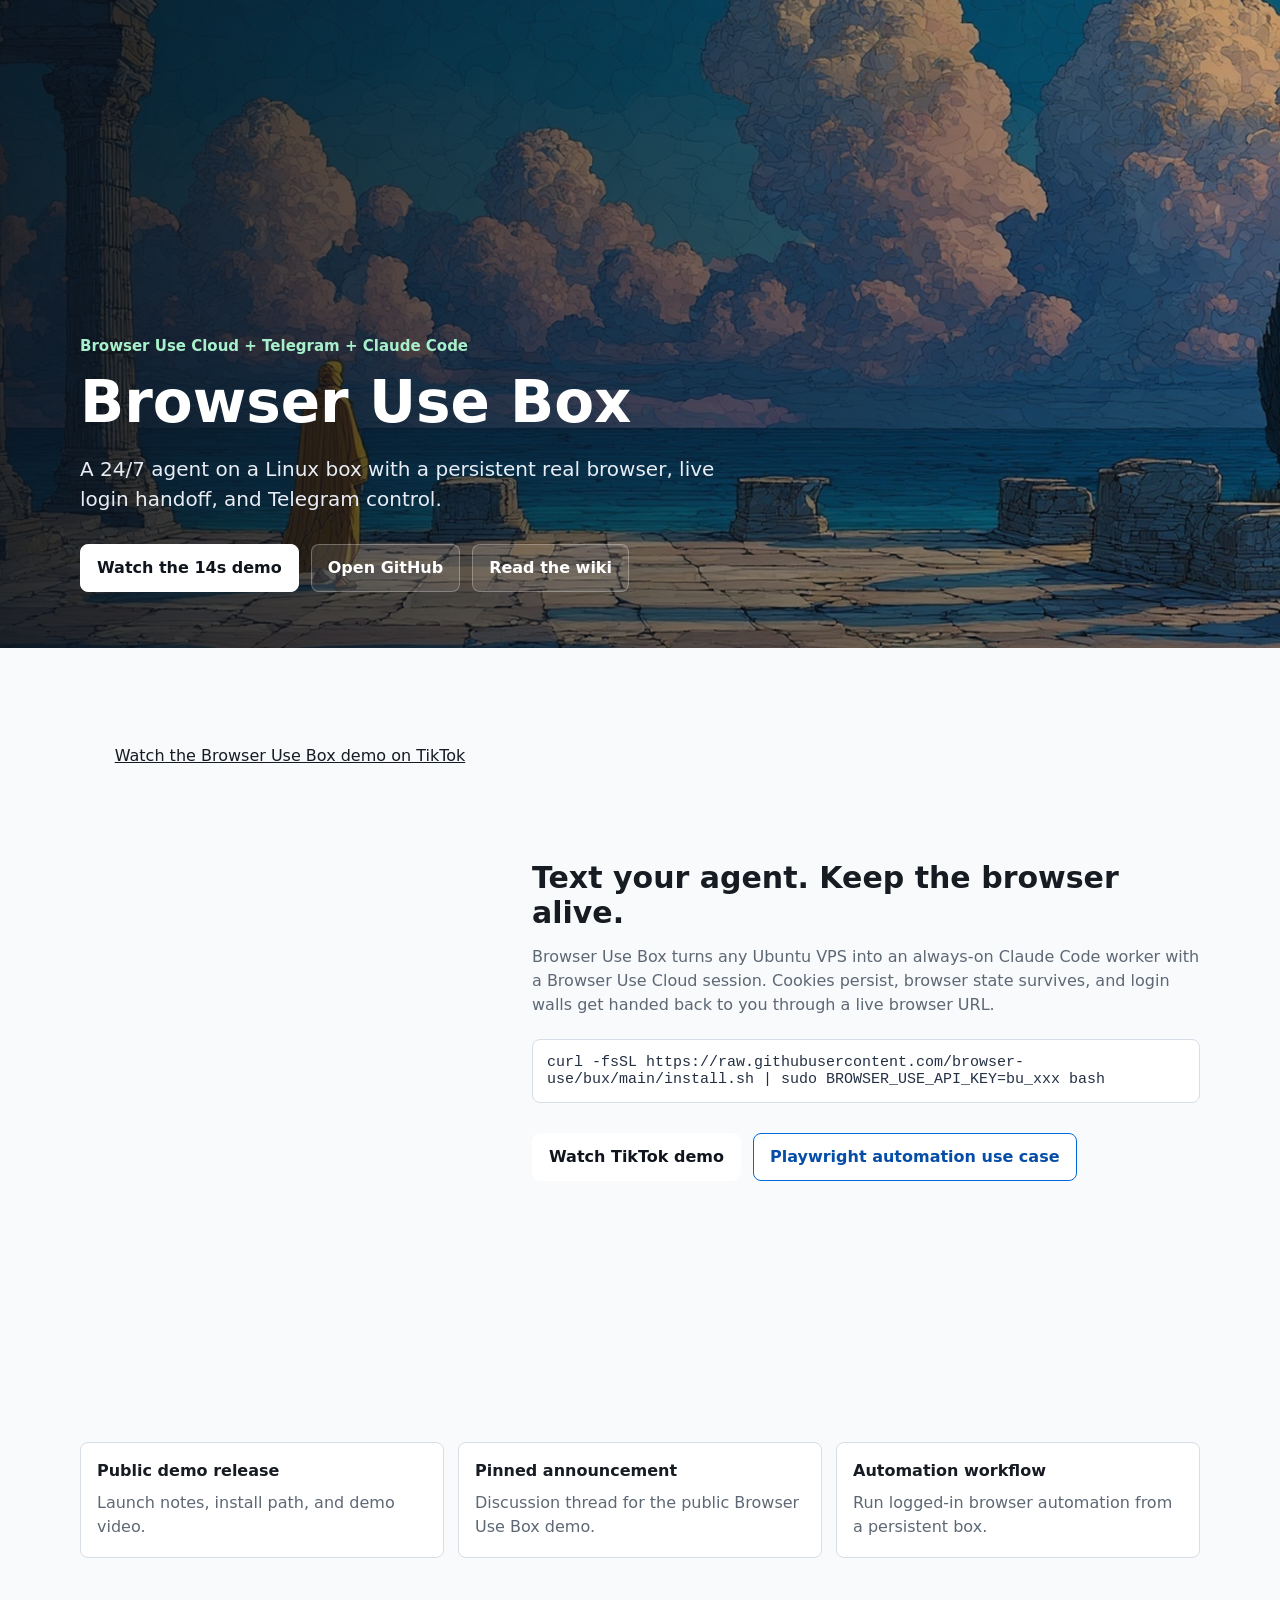
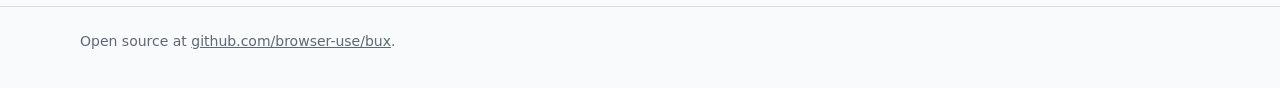
==== docs/index.html @ c578e07b "Embed TikTok demo on launch page" ====
<!doctype html>
<html lang="en">
  <head>
    <meta charset="utf-8">
    <meta name="viewport" content="width=device-width, initial-scale=1">
    <title>Browser Use Box</title>
    <meta
      name="description"
      content="Browser Use Box is a 24/7 Claude Code agent with Browser Use Cloud, Telegram control, and a persistent real browser."
    >
    <link rel="canonical" href="https://browser-use.github.io/bux/">
    <meta property="og:title" content="Browser Use Box">
    <meta
      property="og:description"
      content="A 24/7 Claude Code agent with Browser Use Cloud, Telegram control, and a persistent real browser."
    >
    <meta property="og:url" content="https://browser-use.github.io/bux/">
    <meta property="og:image" content="https://raw.githubusercontent.com/browser-use/bux/main/docs/tiktok-demo-thumbnail.jpg">
    <meta property="og:type" content="website">
    <meta name="twitter:card" content="summary_large_image">
    <meta name="twitter:title" content="Browser Use Box">
    <meta
      name="twitter:description"
      content="A 24/7 Claude Code agent with Browser Use Cloud, Telegram control, and a persistent real browser."
    >
    <meta name="twitter:image" content="https://raw.githubusercontent.com/browser-use/bux/main/docs/tiktok-demo-thumbnail.jpg">
    <script type="application/ld+json">
      [
        {
          "@context": "https://schema.org",
          "@type": "SoftwareApplication",
          "name": "Browser Use Box",
          "applicationCategory": "DeveloperApplication",
          "operatingSystem": "Linux",
          "description": "A 24/7 Claude Code agent with Browser Use Cloud, Telegram control, and a persistent real browser.",
          "url": "https://browser-use.github.io/bux/",
          "codeRepository": "https://github.com/browser-use/bux",
          "image": "https://raw.githubusercontent.com/browser-use/bux/main/docs/tiktok-demo-thumbnail.jpg",
          "sameAs": [
            "https://www.tiktok.com/@browser_use/video/7639824093721758989",
            "https://github.com/browser-use/bux"
          ]
        },
        {
          "@context": "https://schema.org",
          "@type": "VideoObject",
          "name": "Browser Use Box 14-second demo",
          "description": "A short demo of Browser Use Box running an always-on Browser Use Cloud agent from Telegram.",
          "thumbnailUrl": "https://raw.githubusercontent.com/browser-use/bux/main/docs/tiktok-demo-thumbnail.jpg",
          "uploadDate": "2026-05-14",
          "embedUrl": "https://www.tiktok.com/@browser_use/video/7639824093721758989",
          "contentUrl": "https://www.tiktok.com/@browser_use/video/7639824093721758989"
        }
      ]
    </script>
    <style>
      :root {
        color-scheme: light;
        --ink: #171b22;
        --muted: #5e6875;
        --line: #d8dee7;
        --paper: #f8fafc;
        --panel: #ffffff;
        --accent: #006adc;
        --accent-strong: #054da7;
        --green: #16845b;
      }

      * {
        box-sizing: border-box;
      }

      body {
        margin: 0;
        color: var(--ink);
        background: var(--paper);
        font-family: Inter, ui-sans-serif, system-ui, -apple-system, BlinkMacSystemFont, "Segoe UI", sans-serif;
        line-height: 1.5;
      }

      a {
        color: inherit;
      }

      .hero {
        min-height: 72vh;
        display: flex;
        align-items: end;
        background:
          linear-gradient(90deg, rgba(10, 18, 28, .86), rgba(10, 18, 28, .46) 58%, rgba(10, 18, 28, .22)),
          url("hero.jpg") center / cover no-repeat;
        color: white;
      }

      .hero-inner,
      .section-inner {
        width: min(1120px, calc(100% - 40px));
        margin: 0 auto;
      }

      .hero-inner {
        padding: 72px 0 56px;
      }

      .eyebrow {
        margin: 0 0 14px;
        color: #a7f0cb;
        font-size: 15px;
        font-weight: 700;
      }

      h1 {
        max-width: 780px;
        margin: 0;
        font-size: 58px;
        line-height: 1.04;
        letter-spacing: 0;
      }

      .hero-copy {
        max-width: 660px;
        margin: 22px 0 0;
        color: #e8edf5;
        font-size: 20px;
      }

      .actions {
        display: flex;
        flex-wrap: wrap;
        gap: 12px;
        margin-top: 30px;
      }

      .button {
        min-height: 44px;
        display: inline-flex;
        align-items: center;
        justify-content: center;
        border: 1px solid rgba(255, 255, 255, .28);
        border-radius: 8px;
        padding: 11px 16px;
        text-decoration: none;
        font-weight: 700;
        background: rgba(255, 255, 255, .1);
      }

      .button.primary {
        border-color: white;
        background: white;
        color: #10151d;
      }

      main {
        background: var(--paper);
      }

      section {
        padding: 48px 0;
      }

      .demo {
        display: grid;
        grid-template-columns: minmax(260px, 420px) 1fr;
        gap: 32px;
        align-items: center;
      }

      .demo img {
        width: 100%;
        border: 1px solid var(--line);
        border-radius: 8px;
        display: block;
        background: var(--panel);
      }

      .tiktok-player {
        width: 100%;
        min-height: 650px;
        display: flex;
        justify-content: center;
        align-items: start;
      }

      .tiktok-embed {
        margin: 0 !important;
      }

      .tiktok-fallback {
        display: block;
      }

      h2 {
        margin: 0 0 14px;
        font-size: 30px;
        line-height: 1.16;
        letter-spacing: 0;
      }

      p {
        margin: 0 0 18px;
        color: var(--muted);
      }

      .command {
        margin: 22px 0;
        overflow-x: auto;
        border: 1px solid var(--line);
        border-radius: 8px;
        background: var(--panel);
        padding: 14px;
        color: #233044;
        font: 15px ui-monospace, SFMono-Regular, Menlo, Consolas, monospace;
      }

      .link-grid {
        display: grid;
        grid-template-columns: repeat(3, minmax(0, 1fr));
        gap: 14px;
      }

      .link-tile {
        min-height: 116px;
        border: 1px solid var(--line);
        border-radius: 8px;
        background: var(--panel);
        padding: 16px;
        text-decoration: none;
      }

      .link-tile strong {
        display: block;
        margin-bottom: 8px;
      }

      .link-tile span {
        color: var(--muted);
      }

      footer {
        border-top: 1px solid var(--line);
        padding: 24px 0 36px;
        color: var(--muted);
        font-size: 14px;
      }

      @media (max-width: 760px) {
        .hero {
          min-height: 68vh;
          background:
            linear-gradient(180deg, rgba(10, 18, 28, .44), rgba(10, 18, 28, .9)),
            url("hero.jpg") center / cover no-repeat;
        }

        .hero-inner,
        .section-inner {
          width: min(100% - 28px, 1120px);
        }

        h1 {
          font-size: 40px;
        }

        .hero-copy {
          font-size: 18px;
        }

        .demo,
        .link-grid {
          grid-template-columns: 1fr;
        }
      }
    </style>
  </head>
  <body>
    <header class="hero">
      <div class="hero-inner">
        <p class="eyebrow">Browser Use Cloud + Telegram + Claude Code</p>
        <h1>Browser Use Box</h1>
        <p class="hero-copy">
          A 24/7 agent on a Linux box with a persistent real browser, live login handoff, and Telegram control.
        </p>
        <div class="actions" aria-label="Primary links">
          <a class="button primary" href="https://www.tiktok.com/@browser_use/video/7639824093721758989">Watch the 14s demo</a>
          <a class="button" href="https://github.com/browser-use/bux">Open GitHub</a>
          <a class="button" href="https://github.com/browser-use/bux/wiki">Read the wiki</a>
        </div>
      </div>
    </header>

    <main>
      <section>
        <div class="section-inner demo">
          <div class="tiktok-player">
            <blockquote
              class="tiktok-embed"
              cite="https://www.tiktok.com/@browser_use/video/7639824093721758989"
              data-video-id="7639824093721758989"
              data-embed-from="oembed"
              style="max-width: 420px; min-width: 325px;"
            >
              <section>
                <a target="_blank" rel="noopener" href="https://www.tiktok.com/@browser_use/video/7639824093721758989">
                  Watch the Browser Use Box demo on TikTok
                </a>
              </section>
            </blockquote>
            <noscript>
              <a
                class="tiktok-fallback"
                href="https://www.tiktok.com/@browser_use/video/7639824093721758989"
                aria-label="Watch Browser Use Box on TikTok"
              >
                <img src="tiktok-demo-thumbnail.jpg" alt="Browser Use Box TikTok demo thumbnail">
              </a>
            </noscript>
          </div>
          <div>
            <h2>Text your agent. Keep the browser alive.</h2>
            <p>
              Browser Use Box turns any Ubuntu VPS into an always-on Claude Code worker with a Browser Use Cloud session. Cookies persist, browser state survives, and login walls get handed back to you through a live browser URL.
            </p>
            <div class="command">curl -fsSL https://raw.githubusercontent.com/browser-use/bux/main/install.sh | sudo BROWSER_USE_API_KEY=bu_xxx bash</div>
            <div class="actions">
              <a class="button primary" href="https://www.tiktok.com/@browser_use/video/7639824093721758989">Watch TikTok demo</a>
              <a class="button" style="border-color: var(--accent); color: var(--accent-strong); background: white;" href="https://github.com/browser-use/bux/blob/main/docs/playwright-automation.md">Playwright automation use case</a>
            </div>
          </div>
        </div>
      </section>

      <section>
        <div class="section-inner link-grid">
          <a class="link-tile" href="https://github.com/browser-use/bux/releases/tag/box-demo-2026-05-14">
            <strong>Public demo release</strong>
            <span>Launch notes, install path, and demo video.</span>
          </a>
          <a class="link-tile" href="https://github.com/browser-use/bux/discussions/181">
            <strong>Pinned announcement</strong>
            <span>Discussion thread for the public Browser Use Box demo.</span>
          </a>
          <a class="link-tile" href="https://github.com/browser-use/bux/wiki/Playwright-automation">
            <strong>Automation workflow</strong>
            <span>Run logged-in browser automation from a persistent box.</span>
          </a>
        </div>
      </section>
    </main>

    <footer>
      <div class="section-inner">
        Open source at <a href="https://github.com/browser-use/bux">github.com/browser-use/bux</a>.
      </div>
    </footer>
    <script async src="https://www.tiktok.com/embed.js"></script>
  </body>
</html>
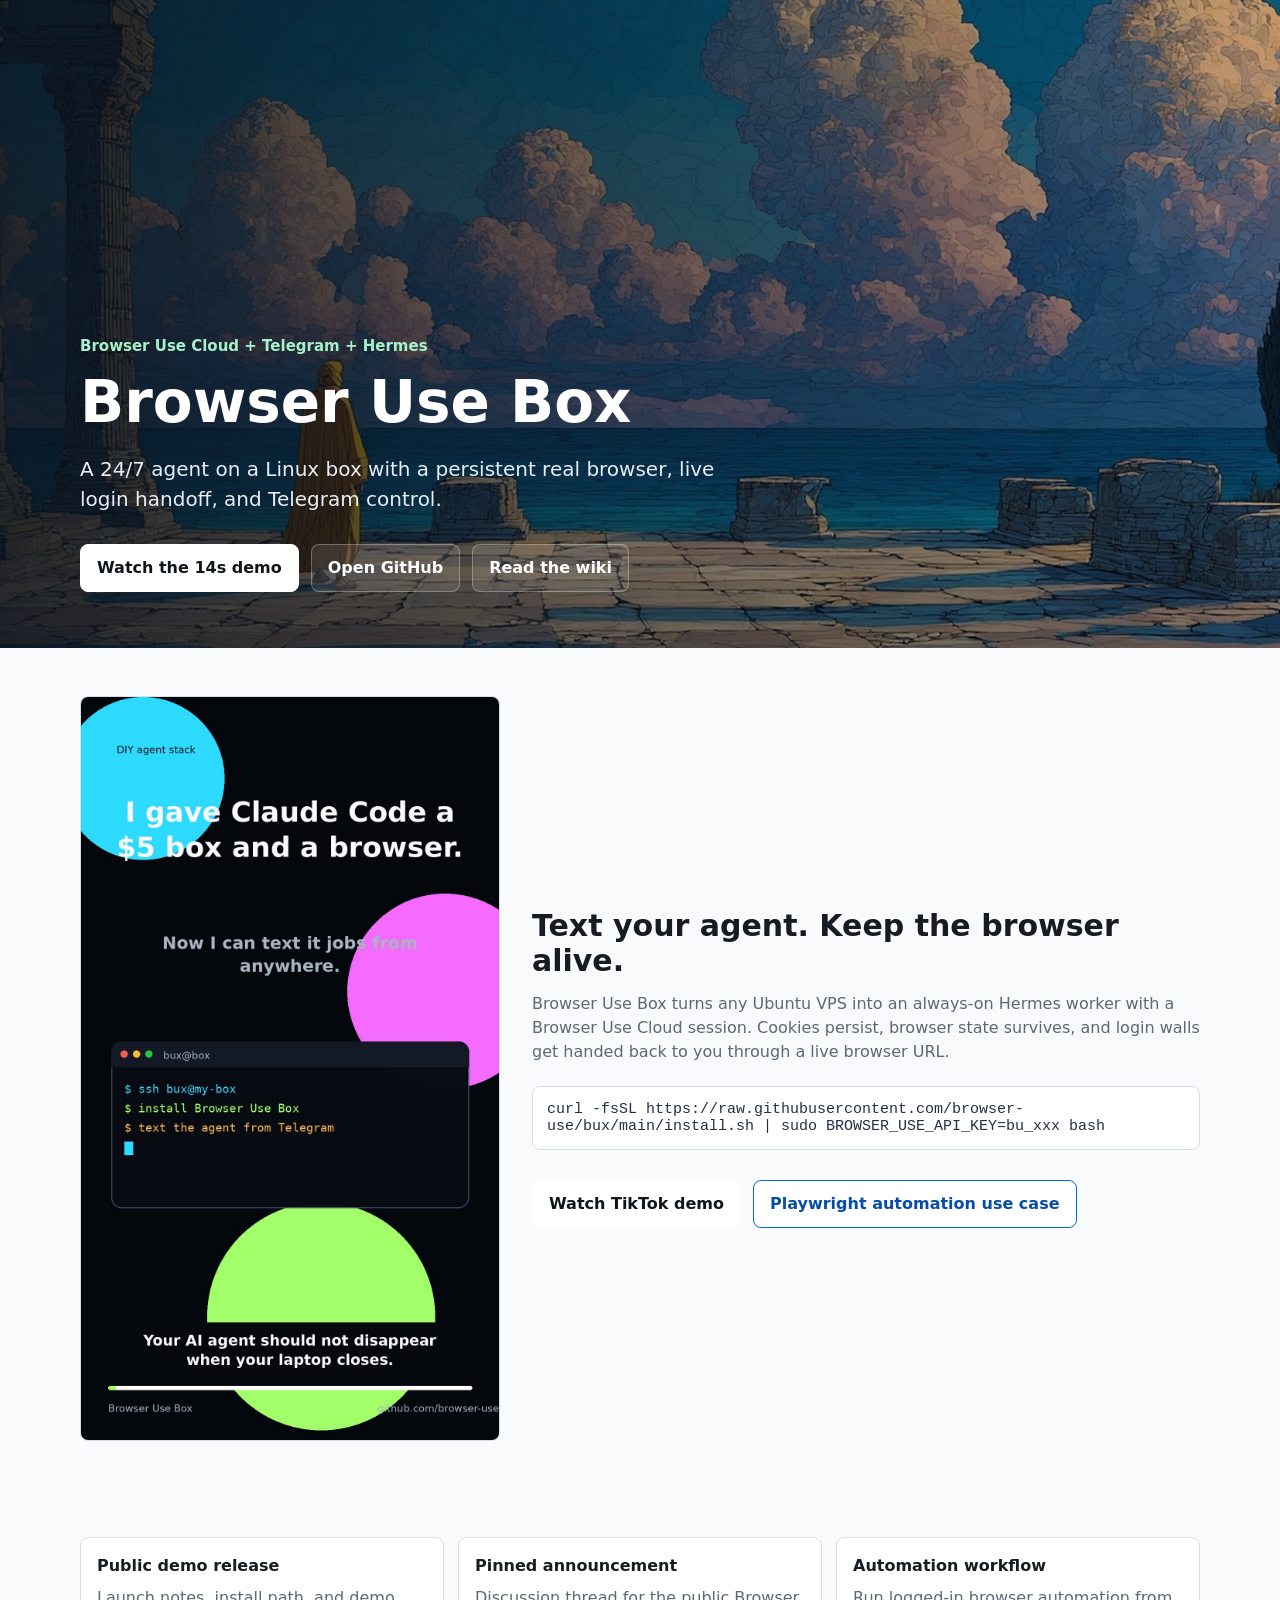
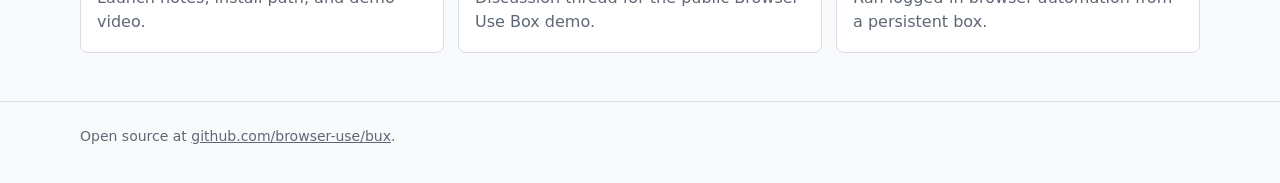
==== commit 0ea5d6ad: "Add Hermes as primary bux runtime" ====
--- a/docs/index.html
+++ b/docs/index.html
@@ -6,13 +6,15 @@
     <title>Browser Use Box</title>
     <meta
       name="description"
-      content="Browser Use Box is a 24/7 Claude Code agent with Browser Use Cloud, Telegram control, and a persistent real browser."
+      content="Browser Use Box is a 24/7 Hermes agent with Browser Use Cloud, Telegram control, and a persistent real browser."
     >
     <link rel="canonical" href="https://browser-use.github.io/bux/">
+    <link rel="llms-txt" href="https://browser-use.github.io/bux/llms.txt">
+    <link rel="llms-full-txt" href="https://browser-use.github.io/bux/llms-full.txt">
     <meta property="og:title" content="Browser Use Box">
     <meta
       property="og:description"
-      content="A 24/7 Claude Code agent with Browser Use Cloud, Telegram control, and a persistent real browser."
+      content="A 24/7 Hermes agent with Browser Use Cloud, Telegram control, and a persistent real browser."
     >
     <meta property="og:url" content="https://browser-use.github.io/bux/">
     <meta property="og:image" content="https://raw.githubusercontent.com/browser-use/bux/main/docs/tiktok-demo-thumbnail.jpg">
@@ -21,37 +23,25 @@
     <meta name="twitter:title" content="Browser Use Box">
     <meta
       name="twitter:description"
-      content="A 24/7 Claude Code agent with Browser Use Cloud, Telegram control, and a persistent real browser."
+      content="A 24/7 Hermes agent with Browser Use Cloud, Telegram control, and a persistent real browser."
     >
     <meta name="twitter:image" content="https://raw.githubusercontent.com/browser-use/bux/main/docs/tiktok-demo-thumbnail.jpg">
     <script type="application/ld+json">
-      [
-        {
-          "@context": "https://schema.org",
-          "@type": "SoftwareApplication",
-          "name": "Browser Use Box",
-          "applicationCategory": "DeveloperApplication",
-          "operatingSystem": "Linux",
-          "description": "A 24/7 Claude Code agent with Browser Use Cloud, Telegram control, and a persistent real browser.",
-          "url": "https://browser-use.github.io/bux/",
-          "codeRepository": "https://github.com/browser-use/bux",
-          "image": "https://raw.githubusercontent.com/browser-use/bux/main/docs/tiktok-demo-thumbnail.jpg",
-          "sameAs": [
-            "https://www.tiktok.com/@browser_use/video/7639824093721758989",
-            "https://github.com/browser-use/bux"
-          ]
-        },
-        {
-          "@context": "https://schema.org",
-          "@type": "VideoObject",
-          "name": "Browser Use Box 14-second demo",
-          "description": "A short demo of Browser Use Box running an always-on Browser Use Cloud agent from Telegram.",
-          "thumbnailUrl": "https://raw.githubusercontent.com/browser-use/bux/main/docs/tiktok-demo-thumbnail.jpg",
-          "uploadDate": "2026-05-14",
-          "embedUrl": "https://www.tiktok.com/@browser_use/video/7639824093721758989",
-          "contentUrl": "https://www.tiktok.com/@browser_use/video/7639824093721758989"
-        }
-      ]
+      {
+        "@context": "https://schema.org",
+        "@type": "SoftwareApplication",
+        "name": "Browser Use Box",
+        "applicationCategory": "DeveloperApplication",
+        "operatingSystem": "Linux",
+        "description": "A 24/7 Hermes agent with Browser Use Cloud, Telegram control, and a persistent real browser.",
+        "url": "https://browser-use.github.io/bux/",
+        "codeRepository": "https://github.com/browser-use/bux",
+        "image": "https://raw.githubusercontent.com/browser-use/bux/main/docs/tiktok-demo-thumbnail.jpg",
+        "sameAs": [
+          "https://www.tiktok.com/@browser_use/video/7639824093721758989",
+          "https://github.com/browser-use/bux"
+        ]
+      }
     </script>
     <style>
       :root {
@@ -173,22 +163,6 @@
         background: var(--panel);
       }
 
-      .tiktok-player {
-        width: 100%;
-        min-height: 650px;
-        display: flex;
-        justify-content: center;
-        align-items: start;
-      }
-
-      .tiktok-embed {
-        margin: 0 !important;
-      }
-
-      .tiktok-fallback {
-        display: block;
-      }
-
       h2 {
         margin: 0 0 14px;
         font-size: 30px;
@@ -274,7 +248,7 @@
   <body>
     <header class="hero">
       <div class="hero-inner">
-        <p class="eyebrow">Browser Use Cloud + Telegram + Claude Code</p>
+        <p class="eyebrow">Browser Use Cloud + Telegram + Hermes</p>
         <h1>Browser Use Box</h1>
         <p class="hero-copy">
           A 24/7 agent on a Linux box with a persistent real browser, live login handoff, and Telegram control.
@@ -290,34 +264,13 @@
     <main>
       <section>
         <div class="section-inner demo">
-          <div class="tiktok-player">
-            <blockquote
-              class="tiktok-embed"
-              cite="https://www.tiktok.com/@browser_use/video/7639824093721758989"
-              data-video-id="7639824093721758989"
-              data-embed-from="oembed"
-              style="max-width: 420px; min-width: 325px;"
-            >
-              <section>
-                <a target="_blank" rel="noopener" href="https://www.tiktok.com/@browser_use/video/7639824093721758989">
-                  Watch the Browser Use Box demo on TikTok
-                </a>
-              </section>
-            </blockquote>
-            <noscript>
-              <a
-                class="tiktok-fallback"
-                href="https://www.tiktok.com/@browser_use/video/7639824093721758989"
-                aria-label="Watch Browser Use Box on TikTok"
-              >
-                <img src="tiktok-demo-thumbnail.jpg" alt="Browser Use Box TikTok demo thumbnail">
-              </a>
-            </noscript>
-          </div>
+          <a href="https://www.tiktok.com/@browser_use/video/7639824093721758989" aria-label="Watch Browser Use Box on TikTok">
+            <img src="tiktok-demo-thumbnail.jpg" alt="Browser Use Box TikTok demo thumbnail">
+          </a>
           <div>
             <h2>Text your agent. Keep the browser alive.</h2>
             <p>
-              Browser Use Box turns any Ubuntu VPS into an always-on Claude Code worker with a Browser Use Cloud session. Cookies persist, browser state survives, and login walls get handed back to you through a live browser URL.
+              Browser Use Box turns any Ubuntu VPS into an always-on Hermes worker with a Browser Use Cloud session. Cookies persist, browser state survives, and login walls get handed back to you through a live browser URL.
             </p>
             <div class="command">curl -fsSL https://raw.githubusercontent.com/browser-use/bux/main/install.sh | sudo BROWSER_USE_API_KEY=bu_xxx bash</div>
             <div class="actions">
@@ -351,6 +304,5 @@
         Open source at <a href="https://github.com/browser-use/bux">github.com/browser-use/bux</a>.
       </div>
     </footer>
-    <script async src="https://www.tiktok.com/embed.js"></script>
   </body>
 </html>
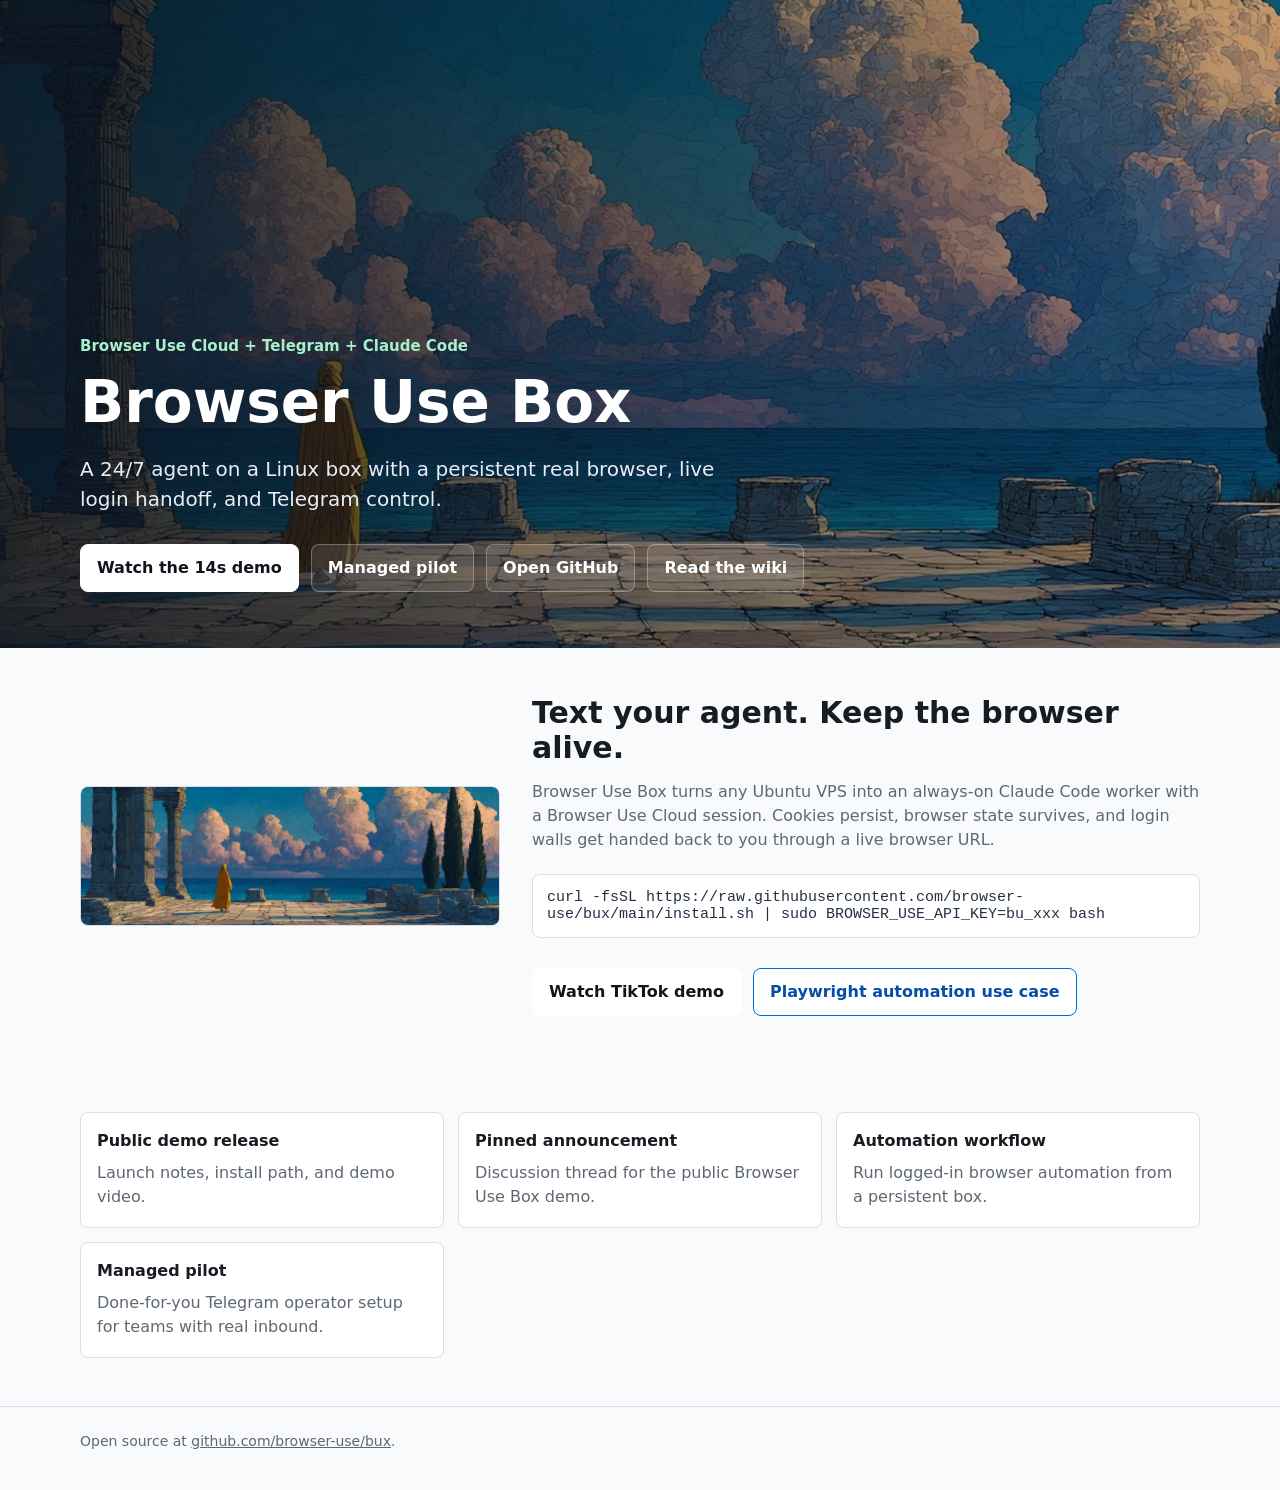
==== commit 7f2ec7e0: "Link managed pilot from Bux homepage" ====
--- a/docs/index.html
+++ b/docs/index.html
@@ -6,7 +6,7 @@
     <title>Browser Use Box</title>
     <meta
       name="description"
-      content="Browser Use Box is a 24/7 Hermes agent with Browser Use Cloud, Telegram control, and a persistent real browser."
+      content="Browser Use Box is a 24/7 Claude Code agent with Browser Use Cloud, Telegram control, and a persistent real browser."
     >
     <link rel="canonical" href="https://browser-use.github.io/bux/">
     <link rel="llms-txt" href="https://browser-use.github.io/bux/llms.txt">
@@ -14,18 +14,18 @@
     <meta property="og:title" content="Browser Use Box">
     <meta
       property="og:description"
-      content="A 24/7 Hermes agent with Browser Use Cloud, Telegram control, and a persistent real browser."
+      content="A 24/7 Claude Code agent with Browser Use Cloud, Telegram control, and a persistent real browser."
     >
     <meta property="og:url" content="https://browser-use.github.io/bux/">
-    <meta property="og:image" content="https://raw.githubusercontent.com/browser-use/bux/main/docs/tiktok-demo-thumbnail.jpg">
+    <meta property="og:image" content="https://raw.githubusercontent.com/browser-use/bux/main/docs/hero.jpg">
     <meta property="og:type" content="website">
     <meta name="twitter:card" content="summary_large_image">
     <meta name="twitter:title" content="Browser Use Box">
     <meta
       name="twitter:description"
-      content="A 24/7 Hermes agent with Browser Use Cloud, Telegram control, and a persistent real browser."
+      content="A 24/7 Claude Code agent with Browser Use Cloud, Telegram control, and a persistent real browser."
     >
-    <meta name="twitter:image" content="https://raw.githubusercontent.com/browser-use/bux/main/docs/tiktok-demo-thumbnail.jpg">
+    <meta name="twitter:image" content="https://raw.githubusercontent.com/browser-use/bux/main/docs/hero.jpg">
     <script type="application/ld+json">
       {
         "@context": "https://schema.org",
@@ -33,10 +33,10 @@
         "name": "Browser Use Box",
         "applicationCategory": "DeveloperApplication",
         "operatingSystem": "Linux",
-        "description": "A 24/7 Hermes agent with Browser Use Cloud, Telegram control, and a persistent real browser.",
+        "description": "A 24/7 Claude Code agent with Browser Use Cloud, Telegram control, and a persistent real browser.",
         "url": "https://browser-use.github.io/bux/",
         "codeRepository": "https://github.com/browser-use/bux",
-        "image": "https://raw.githubusercontent.com/browser-use/bux/main/docs/tiktok-demo-thumbnail.jpg",
+        "image": "https://raw.githubusercontent.com/browser-use/bux/main/docs/hero.jpg",
         "sameAs": [
           "https://www.tiktok.com/@browser_use/video/7639824093721758989",
           "https://github.com/browser-use/bux"
@@ -248,13 +248,14 @@
   <body>
     <header class="hero">
       <div class="hero-inner">
-        <p class="eyebrow">Browser Use Cloud + Telegram + Hermes</p>
+        <p class="eyebrow">Browser Use Cloud + Telegram + Claude Code</p>
         <h1>Browser Use Box</h1>
         <p class="hero-copy">
           A 24/7 agent on a Linux box with a persistent real browser, live login handoff, and Telegram control.
         </p>
         <div class="actions" aria-label="Primary links">
           <a class="button primary" href="https://www.tiktok.com/@browser_use/video/7639824093721758989">Watch the 14s demo</a>
+          <a class="button" href="pilot.html">Managed pilot</a>
           <a class="button" href="https://github.com/browser-use/bux">Open GitHub</a>
           <a class="button" href="https://github.com/browser-use/bux/wiki">Read the wiki</a>
         </div>
@@ -265,12 +266,12 @@
       <section>
         <div class="section-inner demo">
           <a href="https://www.tiktok.com/@browser_use/video/7639824093721758989" aria-label="Watch Browser Use Box on TikTok">
-            <img src="tiktok-demo-thumbnail.jpg" alt="Browser Use Box TikTok demo thumbnail">
+            <img src="hero.jpg" alt="Browser Use Box running as a Telegram-controlled agent">
           </a>
           <div>
             <h2>Text your agent. Keep the browser alive.</h2>
             <p>
-              Browser Use Box turns any Ubuntu VPS into an always-on Hermes worker with a Browser Use Cloud session. Cookies persist, browser state survives, and login walls get handed back to you through a live browser URL.
+              Browser Use Box turns any Ubuntu VPS into an always-on Claude Code worker with a Browser Use Cloud session. Cookies persist, browser state survives, and login walls get handed back to you through a live browser URL.
             </p>
             <div class="command">curl -fsSL https://raw.githubusercontent.com/browser-use/bux/main/install.sh | sudo BROWSER_USE_API_KEY=bu_xxx bash</div>
             <div class="actions">
@@ -295,6 +296,10 @@
             <strong>Automation workflow</strong>
             <span>Run logged-in browser automation from a persistent box.</span>
           </a>
+          <a class="link-tile" href="pilot.html">
+            <strong>Managed pilot</strong>
+            <span>Done-for-you Telegram operator setup for teams with real inbound.</span>
+          </a>
         </div>
       </section>
     </main>
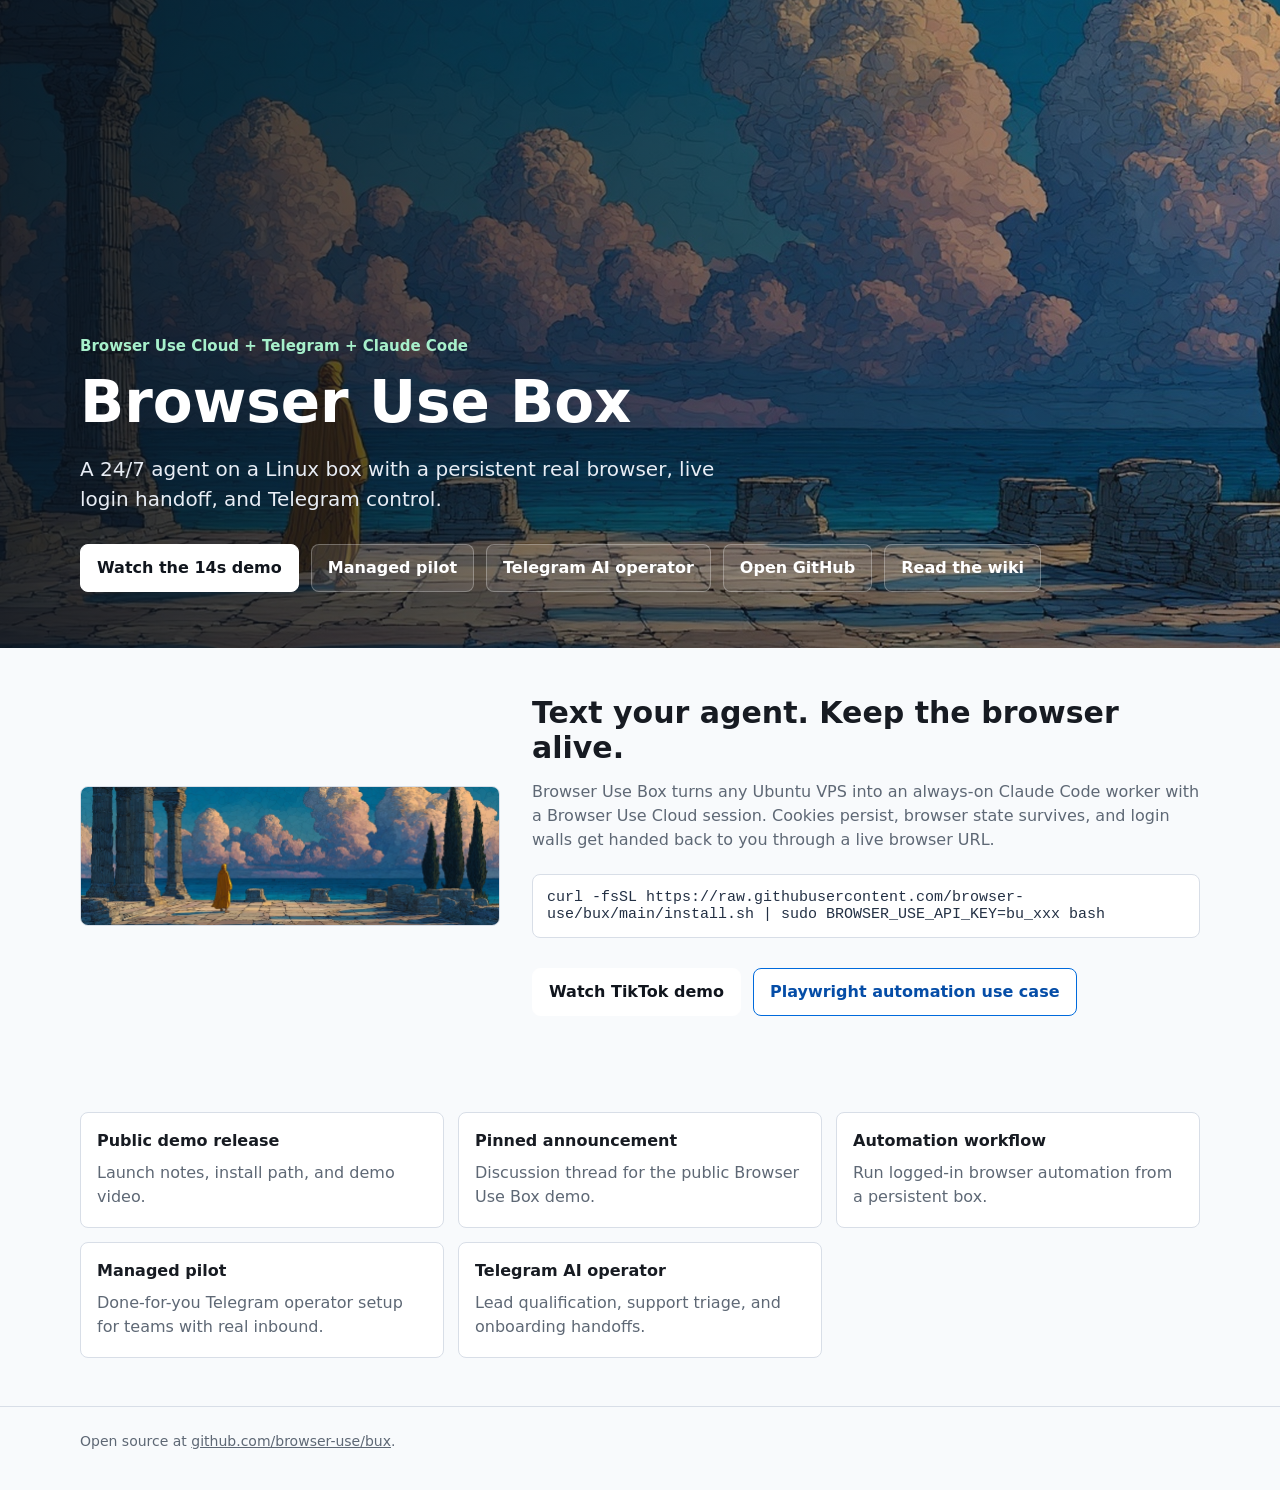
==== commit 4efe243d: "Link Telegram operator page from docs homepage" ====
--- a/docs/index.html
+++ b/docs/index.html
@@ -256,6 +256,7 @@
         <div class="actions" aria-label="Primary links">
           <a class="button primary" href="https://www.tiktok.com/@browser_use/video/7639824093721758989">Watch the 14s demo</a>
           <a class="button" href="pilot.html">Managed pilot</a>
+          <a class="button" href="telegram-ai-operator.html">Telegram AI operator</a>
           <a class="button" href="https://github.com/browser-use/bux">Open GitHub</a>
           <a class="button" href="https://github.com/browser-use/bux/wiki">Read the wiki</a>
         </div>
@@ -300,6 +301,10 @@
             <strong>Managed pilot</strong>
             <span>Done-for-you Telegram operator setup for teams with real inbound.</span>
           </a>
+          <a class="link-tile" href="telegram-ai-operator.html">
+            <strong>Telegram AI operator</strong>
+            <span>Lead qualification, support triage, and onboarding handoffs.</span>
+          </a>
         </div>
       </section>
     </main>
@@ -310,4 +315,4 @@
       </div>
     </footer>
   </body>
-</html>
+</html>
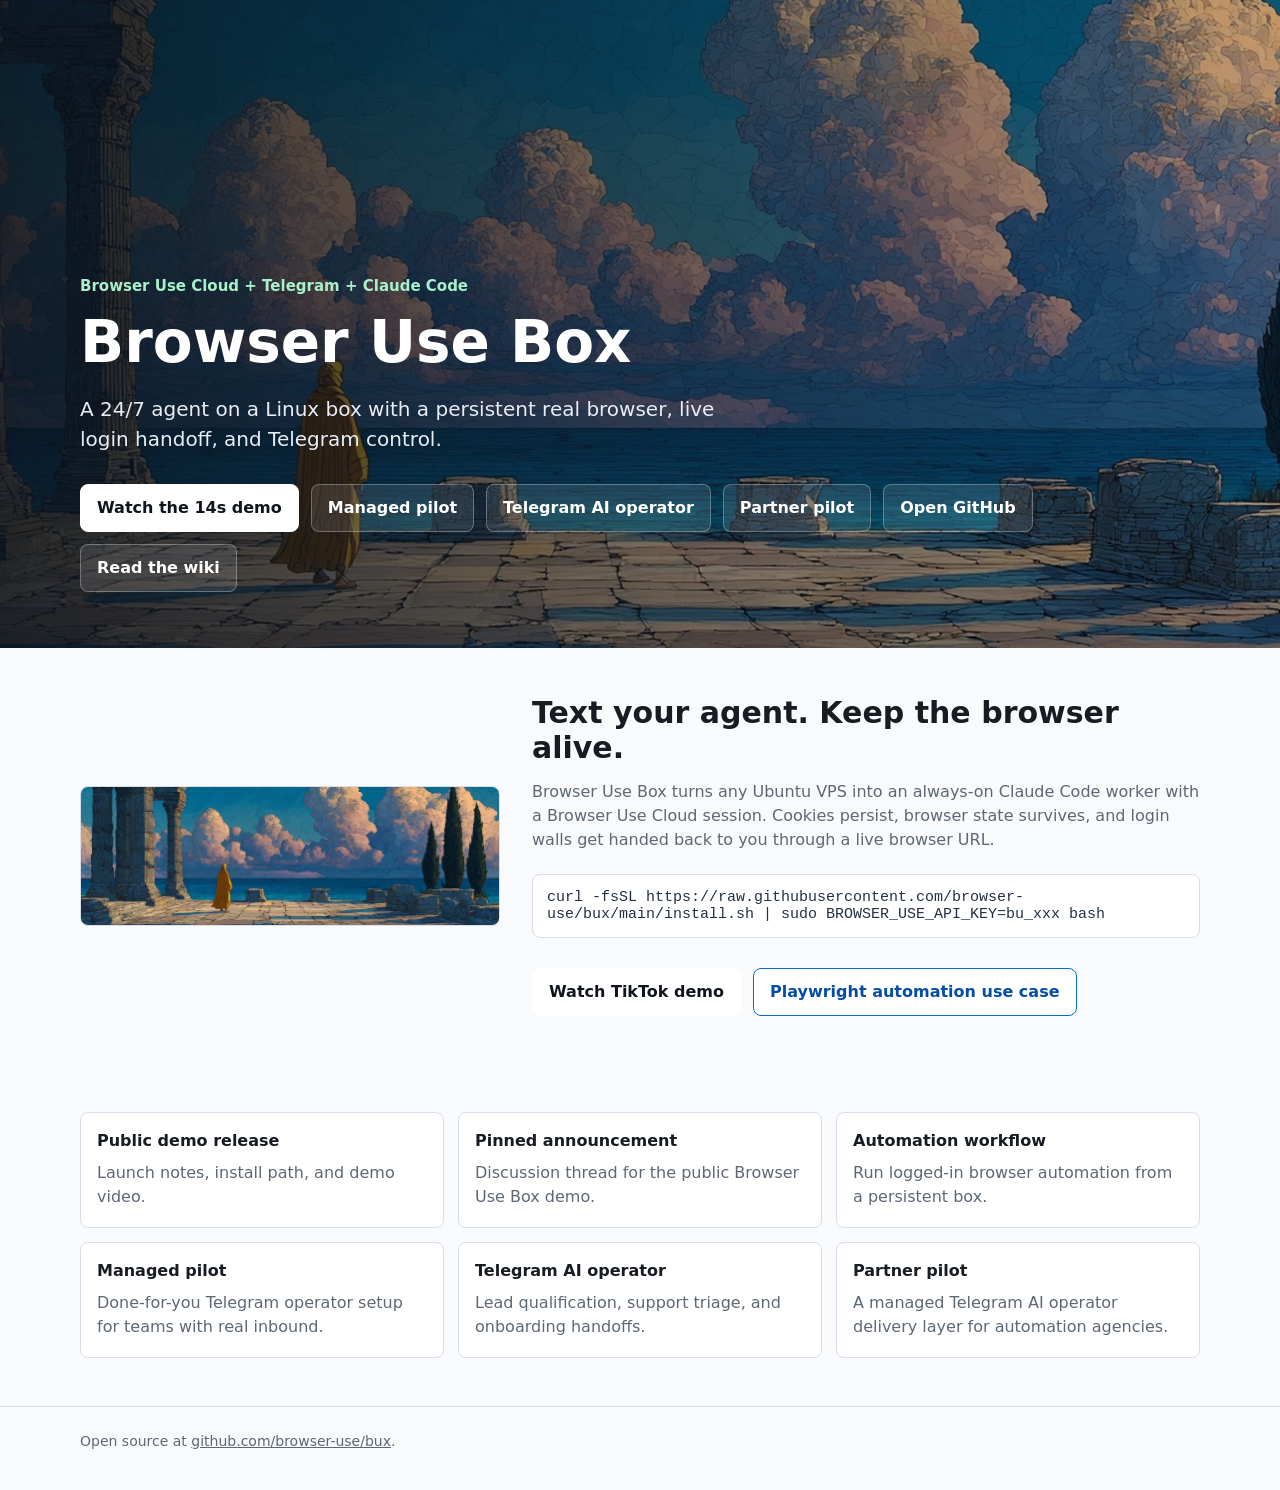
==== commit 3f841404: "Link partner pilot page from homepage" ====
--- a/docs/index.html
+++ b/docs/index.html
@@ -257,6 +257,7 @@
           <a class="button primary" href="https://www.tiktok.com/@browser_use/video/7639824093721758989">Watch the 14s demo</a>
           <a class="button" href="pilot.html">Managed pilot</a>
           <a class="button" href="telegram-ai-operator.html">Telegram AI operator</a>
+          <a class="button" href="managed-pilot-partners.html">Partner pilot</a>
           <a class="button" href="https://github.com/browser-use/bux">Open GitHub</a>
           <a class="button" href="https://github.com/browser-use/bux/wiki">Read the wiki</a>
         </div>
@@ -305,6 +306,10 @@
             <strong>Telegram AI operator</strong>
             <span>Lead qualification, support triage, and onboarding handoffs.</span>
           </a>
+          <a class="link-tile" href="managed-pilot-partners.html">
+            <strong>Partner pilot</strong>
+            <span>A managed Telegram AI operator delivery layer for automation agencies.</span>
+          </a>
         </div>
       </section>
     </main>
@@ -315,4 +320,4 @@
       </div>
     </footer>
   </body>
-</html>+</html>
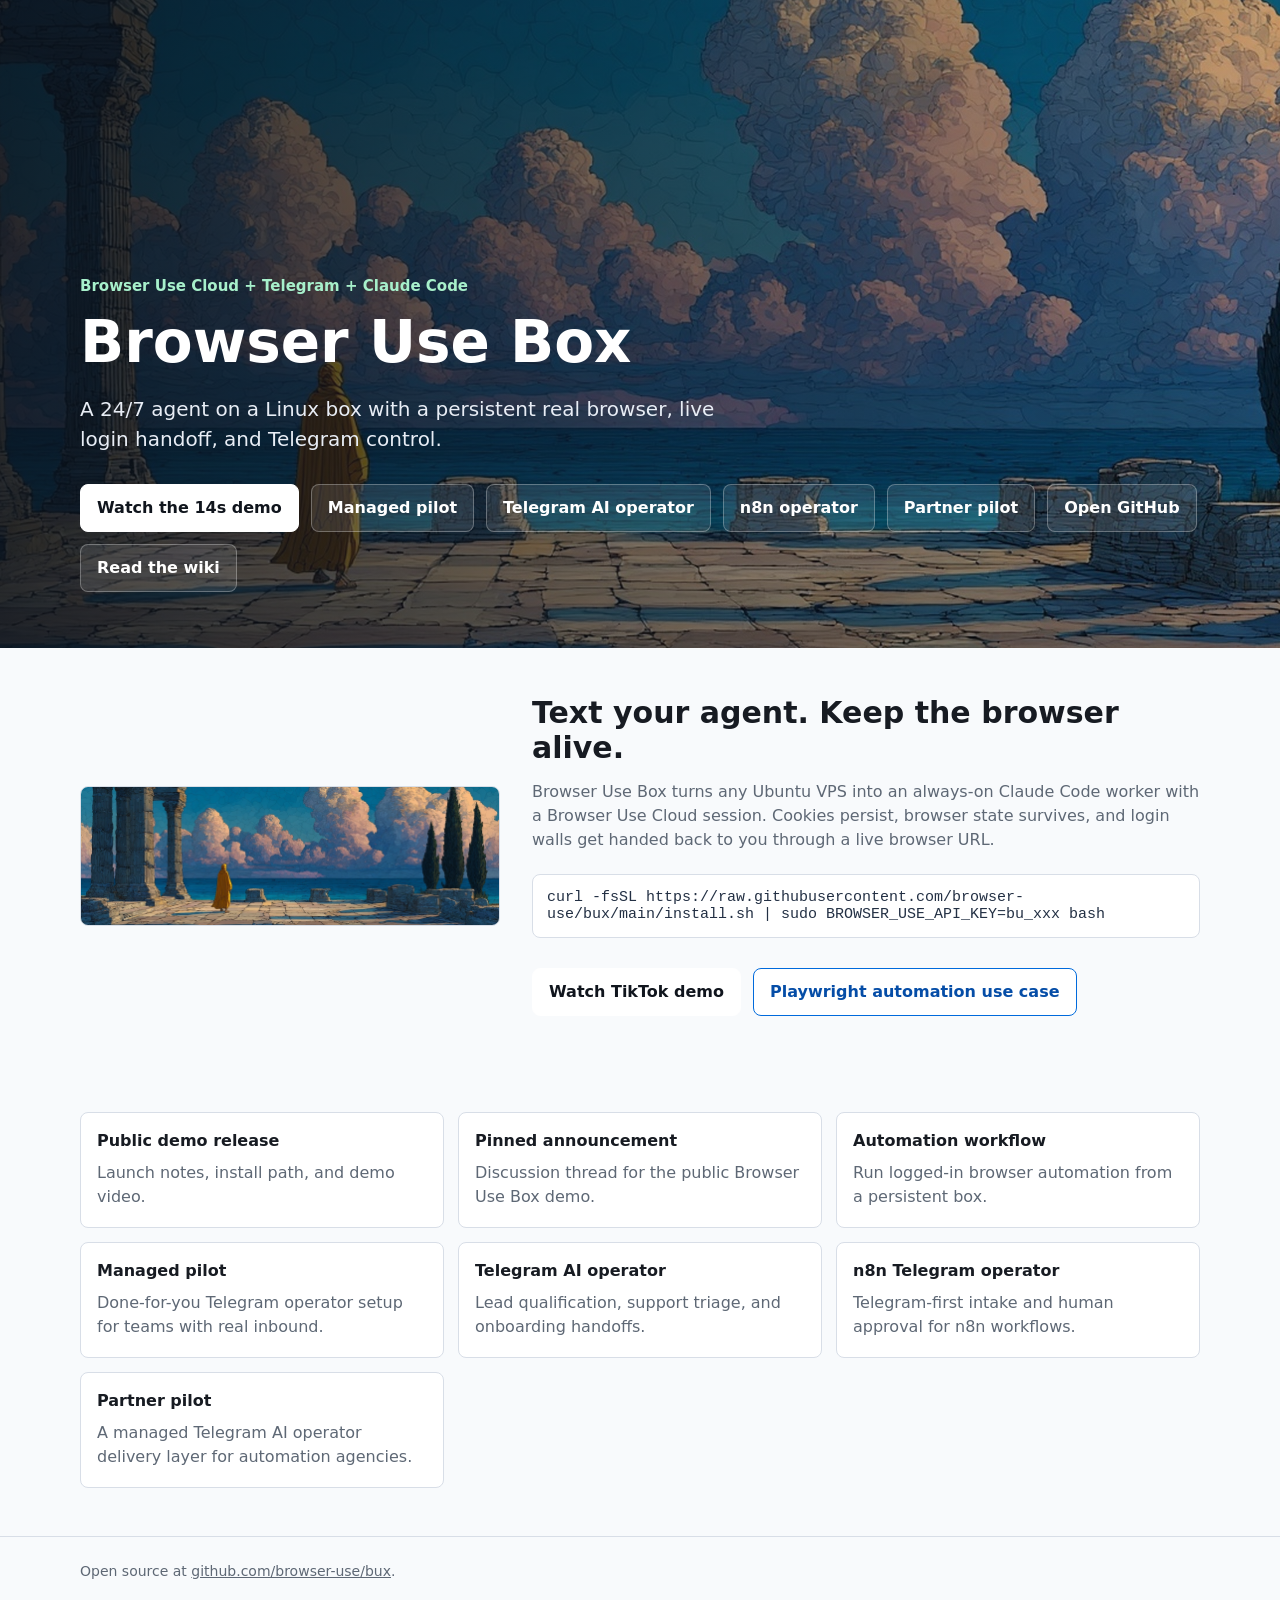
==== commit 9aed93c5: "Link n8n Telegram operator from homepage" ====
--- a/docs/index.html
+++ b/docs/index.html
@@ -257,6 +257,7 @@
           <a class="button primary" href="https://www.tiktok.com/@browser_use/video/7639824093721758989">Watch the 14s demo</a>
           <a class="button" href="pilot.html">Managed pilot</a>
           <a class="button" href="telegram-ai-operator.html">Telegram AI operator</a>
+          <a class="button" href="n8n-telegram-ai-operator.html">n8n operator</a>
           <a class="button" href="managed-pilot-partners.html">Partner pilot</a>
           <a class="button" href="https://github.com/browser-use/bux">Open GitHub</a>
           <a class="button" href="https://github.com/browser-use/bux/wiki">Read the wiki</a>
@@ -306,6 +307,10 @@
             <strong>Telegram AI operator</strong>
             <span>Lead qualification, support triage, and onboarding handoffs.</span>
           </a>
+          <a class="link-tile" href="n8n-telegram-ai-operator.html">
+            <strong>n8n Telegram operator</strong>
+            <span>Telegram-first intake and human approval for n8n workflows.</span>
+          </a>
           <a class="link-tile" href="managed-pilot-partners.html">
             <strong>Partner pilot</strong>
             <span>A managed Telegram AI operator delivery layer for automation agencies.</span>
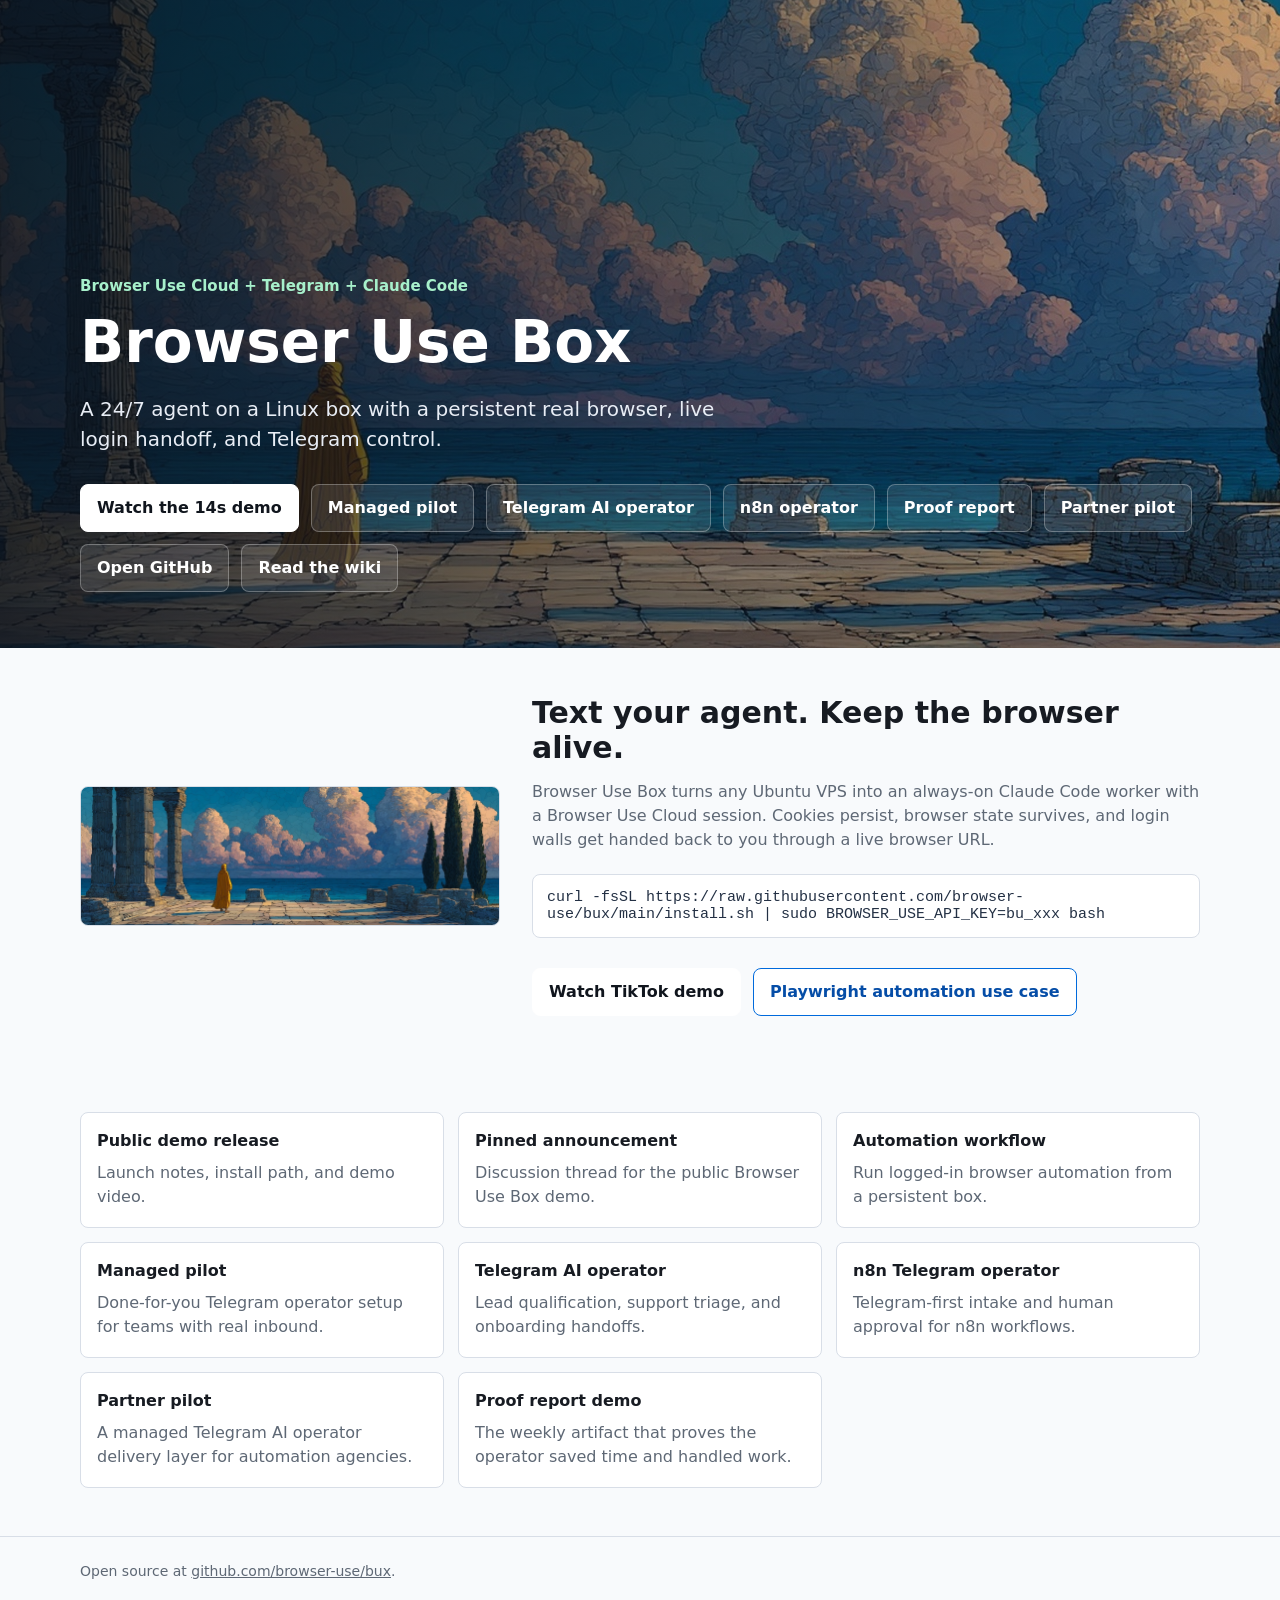
==== commit 3fa775bc: "Link managed pilot proof report from homepage" ====
--- a/docs/index.html
+++ b/docs/index.html
@@ -258,6 +258,7 @@
           <a class="button" href="pilot.html">Managed pilot</a>
           <a class="button" href="telegram-ai-operator.html">Telegram AI operator</a>
           <a class="button" href="n8n-telegram-ai-operator.html">n8n operator</a>
+          <a class="button" href="managed-pilot-proof-report.html">Proof report</a>
           <a class="button" href="managed-pilot-partners.html">Partner pilot</a>
           <a class="button" href="https://github.com/browser-use/bux">Open GitHub</a>
           <a class="button" href="https://github.com/browser-use/bux/wiki">Read the wiki</a>
@@ -315,6 +316,10 @@
             <strong>Partner pilot</strong>
             <span>A managed Telegram AI operator delivery layer for automation agencies.</span>
           </a>
+          <a class="link-tile" href="managed-pilot-proof-report.html">
+            <strong>Proof report demo</strong>
+            <span>The weekly artifact that proves the operator saved time and handled work.</span>
+          </a>
         </div>
       </section>
     </main>
